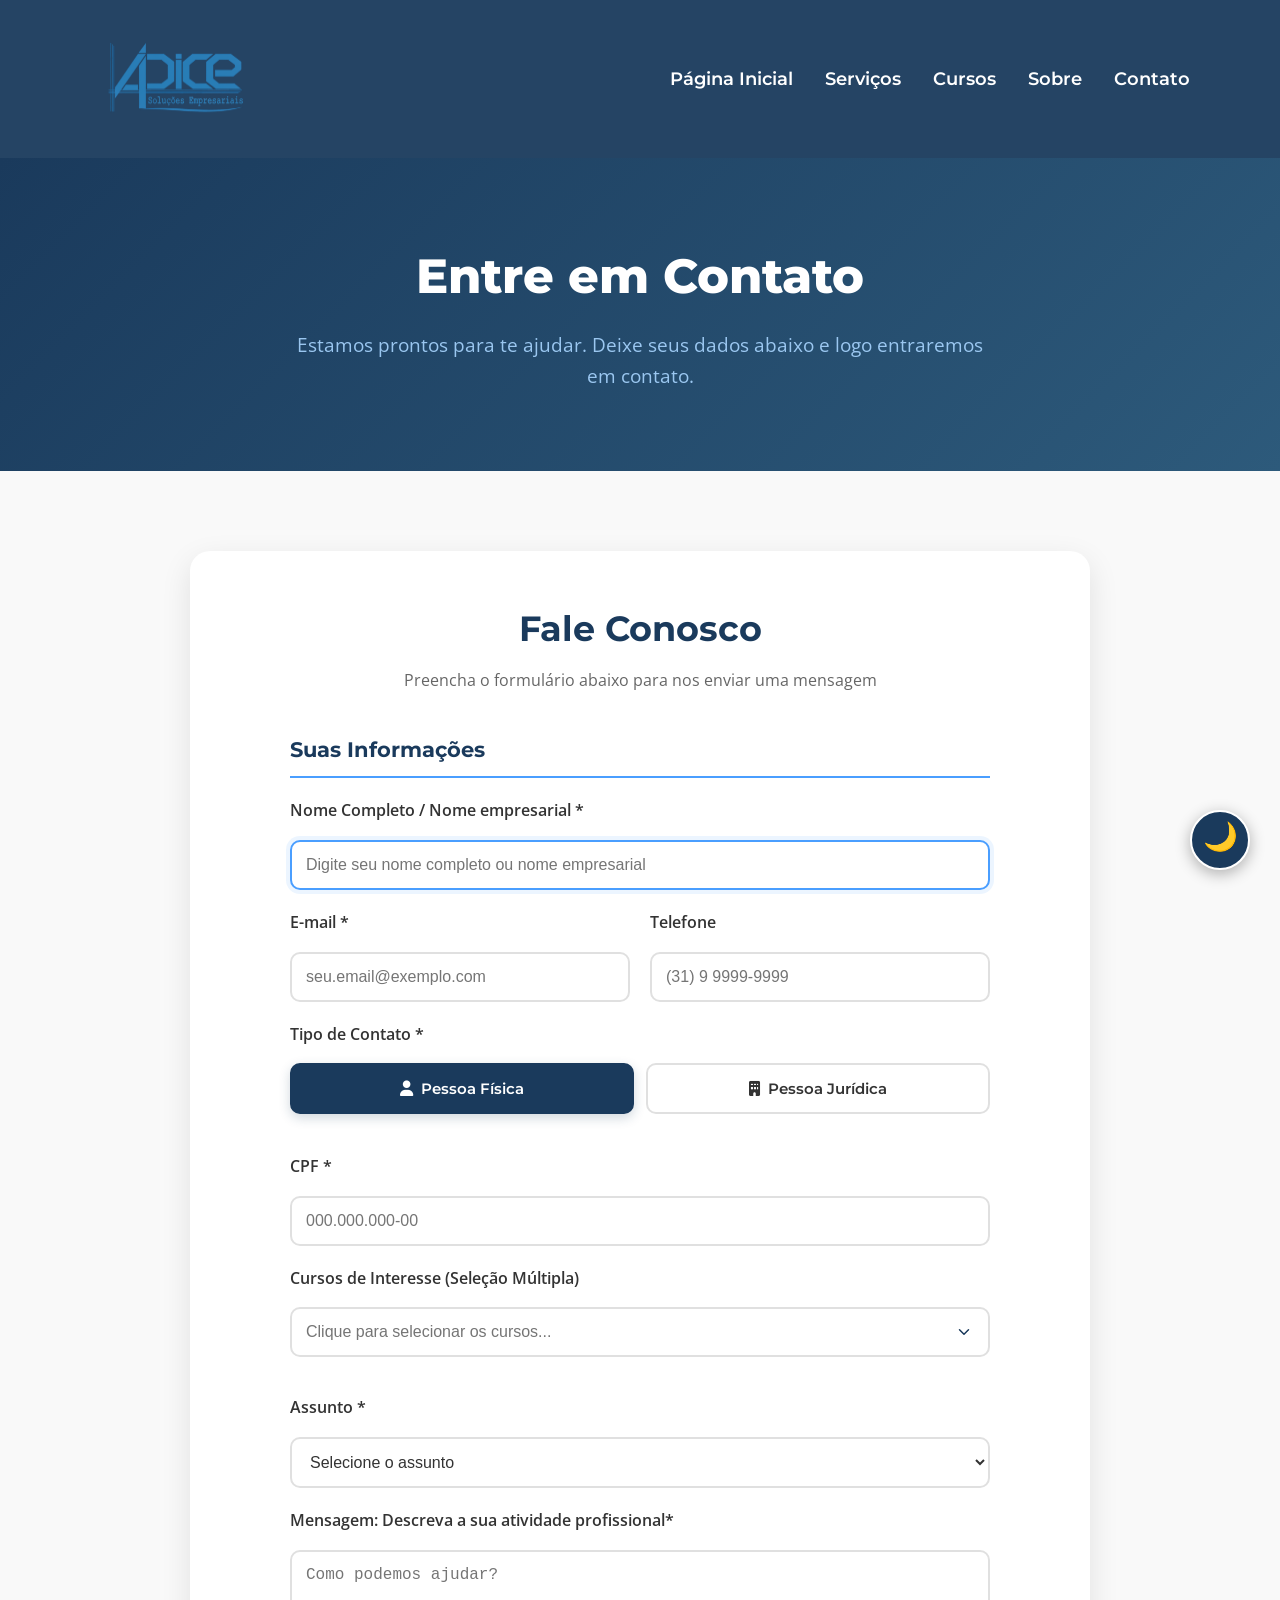
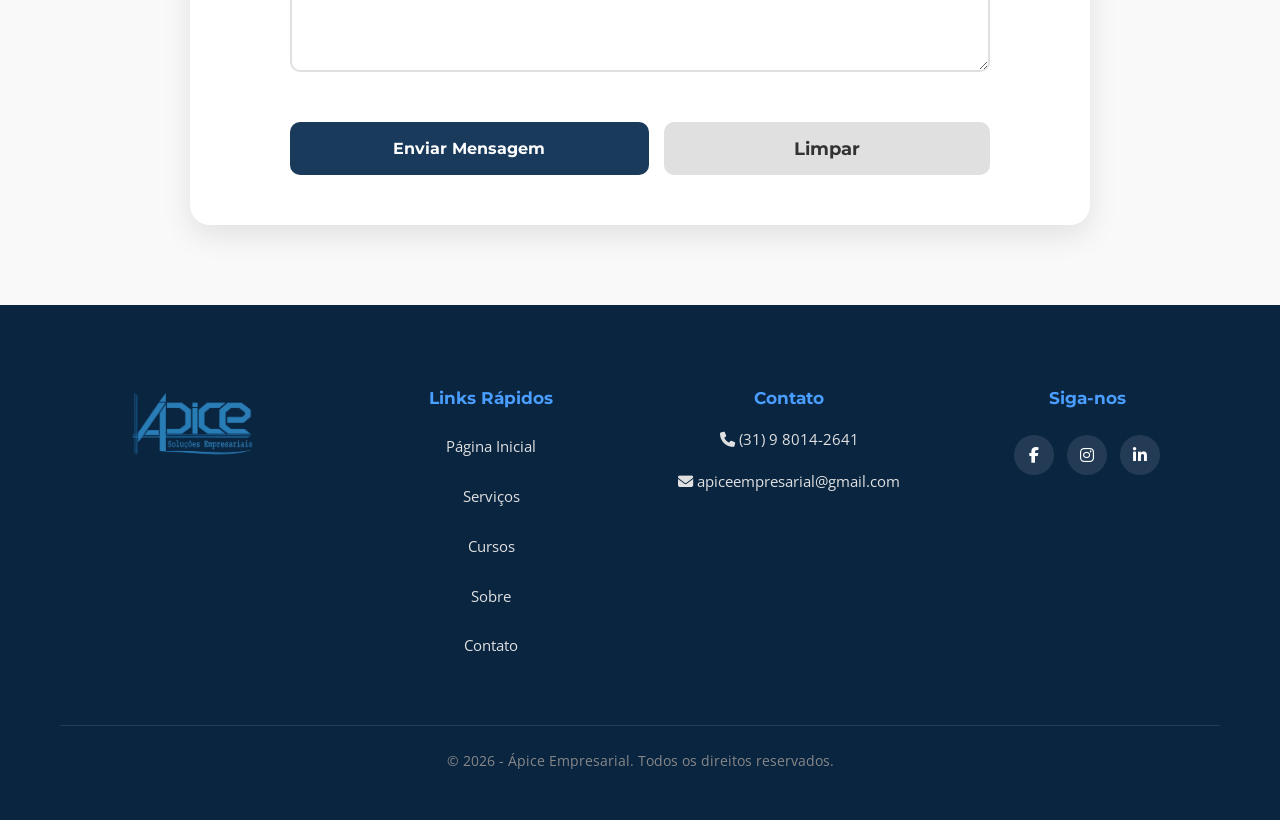
==== Apice-Empresarial/contato.html @ ea5d079e "ApiceSite" ====
<!DOCTYPE html>
<html lang="pt-BR">

<head>
    <meta charset="UTF-8">
    <meta name="viewport" content="width=device-width, initial-scale=1.0">
    <meta name="description"
        content="Entre em contato com a Ápice Soluções Empresariais para solicitar orçamento, suporte ou tirar dúvidas.">
    <title>Contato - Ápice Empresarial</title>

    <!-- Fontes -->
    <link rel="preconnect" href="https://fonts.googleapis.com">
    <link rel="preconnect" href="https://fonts.gstatic.com" crossorigin>
    <link
        href="https://fonts.googleapis.com/css2?family=Montserrat:wght@400;600;700;800&family=Open+Sans:wght@400;600&display=swap"
        rel="stylesheet">

    <!-- Font Awesome para os ícones -->
    <link rel="stylesheet" href="https://cdnjs.cloudflare.com/ajax/libs/font-awesome/6.4.0/css/all.min.css">

    <!-- CSS Local -->
    <link rel="stylesheet" href="css/styles.css">
    <link rel="stylesheet" href="contato.css">
</head>

<body>
    <!-- Botões Flutuantes -->
    <button class="theme-toggle-btn" id="themeToggle" title="Alternar Modo Claro/Escuro">
        <span id="themeIcon">🌙</span>
    </button>

    <button class="back-to-top-btn" id="backToTopBtn" title="Voltar ao Topo">↑</button>

    <!-- Header -->
    <header class="header">
        <div class="container header-content">
            <!-- Logo -->
            <div class="logo">
                <img src="images/logo-apice.png" alt="Ápice Soluções Empresariais" class="logo-img" loading="lazy">
            </div>

            <!-- Botão Hamburguer -->
            <button class="hamburger" id="hamburger" aria-label="Abrir Menu" aria-expanded="false">
                <span></span>
                <span></span>
                <span></span>
            </button>

            <!-- Navigation -->
            <nav class="nav" id="navMenu" role="navigation">
                <a href="index.html" class="nav-link">Página Inicial</a>
                <a href="servico.html" class="nav-link">Serviços</a>
                <a href="cursos.html" class="nav-link">Cursos</a>
                <a href="instrutor.html" class="nav-link">Sobre</a>
                <a href="contato.html" class="nav-link active">Contato</a>
            </nav>
        </div>
    </header>

    <!-- Hero Section -->
        <div vw class="enabled">
            <div vw-access-button class="active"></div>
            <div vw-plugin-wrapper>
                <div class="vw-plugin-top-wrapper"></div>
            </div>
        </div>
        <script src="https://vlibras.gov.br/app/vlibras-plugin.js"></script>
        <script>
            function positionVLibrasButton() {
                function applyVLibrasPosition() {
                    const vlibrasButton = document.querySelector('[vw-access-button]') || document.querySelector('.vw-access-button');

                    if (!vlibrasButton) {
                        return false;
                    }

                    vlibrasButton.style.position = 'fixed';
                    vlibrasButton.style.right = window.innerWidth <= 768 ? '20px' : '30px';
                    vlibrasButton.style.bottom = window.innerWidth <= 768 ? '95px' : '110px';
                    vlibrasButton.style.zIndex = '9998';
                    return true;
                }

                if (applyVLibrasPosition()) {
                    window.addEventListener('resize', applyVLibrasPosition);
                    return;
                }

                const intervalId = setInterval(() => {
                    if (applyVLibrasPosition()) {
                        clearInterval(intervalId);
                    }
                }, 300);

                setTimeout(() => clearInterval(intervalId), 10000);
                window.addEventListener('resize', applyVLibrasPosition);
            }

            new window.VLibras.Widget('https://vlibras.gov.br/app');
            positionVLibrasButton();
        </script>

    <section class="hero-page">
        <div class="hero-page-content">
            <h1>Entre em Contato</h1>
            <p>Estamos prontos para te ajudar. Deixe seus dados abaixo e logo entraremos em contato.</p>
        </div>
    </section>

    <!-- Seção de Contato -->
    <section class="cadastro-section">
        <div class="container">
            <div class="cadastro-container">
                <div class="cadastro-form-wrapper">
                    <h2>Fale Conosco</h2>
                    <p class="cadastro-subtitle">Preencha o formulário abaixo para nos enviar uma mensagem</p>
                    
                    <form id="contatoForm" class="cadastro-form">
                        <fieldset class="form-section">
                            <legend>Suas Informações</legend>
                        
                            <div class="form-group">
                                <label for="nome">Nome Completo / Nome empresarial *</label>
                                <input type="text" id="nome" name="nome" placeholder="Digite seu nome completo ou nome empresarial"
                                    required>
                            </div>

                            <div class="form-row">
                                <div class="form-group">
                                    <label for="email">E-mail *</label>
                                    <input type="email" id="email" name="email" placeholder="seu.email@exemplo.com"
                                        required>
                                </div>
                                <div class="form-group">
                                    <label for="telefone">Telefone</label>
                                    <input type="tel" id="telefone" name="telefone" placeholder="(31) 9 9999-9999">
                                </div>
                            </div>

                            <!-- SEÇÃO DE TIPO DE PESSOA (FÍSICA OU JURÍDICA) -->
                            <div class="form-group">
                                <label>Tipo de Contato *</label>
                                <div class="toggle-buttons">
                                    <button type="button" class="toggle-btn active" id="tipoPessoaFisica" data-tipo="fisica">
                                        <i class="fas fa-user"></i> Pessoa Física
                                    </button>
                                    <button type="button" class="toggle-btn" id="tipoPessoaJuridica" data-tipo="juridica">
                                        <i class="fas fa-building"></i> Pessoa Jurídica
                                    </button>
                                </div>
                            </div>

                            <!-- CAMPO CPF (VISÍVEL POR PADRÃO) -->
                            <div class="form-row" id="cpfContainer">
                                <div class="form-group">
                                    <label for="cpf">CPF *</label>
                                    <input type="text" id="cpf" name="cpf" placeholder="000.000.000-00" required>
                                </div>
                                <div class="form-group form-group-placeholder" aria-hidden="true">
                                    <label>&nbsp;</label>
                                    <input type="text" disabled>
                                </div>
                            </div>

                            <!-- CAMPO CNPJ (OCULTO POR PADRÃO) -->
                            <div class="form-row" id="cnpjContainer">
                                <div class="form-group">
                                    <label for="cnpj">CNPJ *</label>
                                    <input type="text" id="cnpj" name="cnpj" placeholder="00.000.000/0000-00">
                                </div>
                                <div class="form-group form-group-placeholder" aria-hidden="true">
                                    <label>&nbsp;</label>
                                    <input type="text" disabled>
                                </div>
                            </div>

                            <!-- SEÇÃO DE CURSOS -->
                            <div class="form-group">
                                <label for="curso">Cursos de Interesse (Seleção Múltipla)</label>
                                <div class="custom-select-container">
                                    <input type="text" id="curso" name="curso"
                                        placeholder="Clique para selecionar os cursos..." autocomplete="off" readonly>
                                    <div id="coursesDropdown" class="courses-dropdown">
                                        <div class="course-option" data-price="250">CIP + A – Segurança</div>
                                        <div class="course-option" data-price="300">NR10 – Segurança Elétrica</div>
                                        <div class="course-option" data-price="350">Operador de Empilhadeira (NR11)</div>
                                        <div class="course-option" data-price="400">Multiplicador Instrutor</div>
                                        <div class="course-option" data-price="200">Direção Defensiva</div>
                                        <div class="course-option" data-price="280">NR12 – Segurança em Máquinas</div>
                                        <div class="course-option" data-price="220">Brigada de Incêndio</div>
                                        <div class="course-option" data-price="320">Transpaleteira Elétrica</div>
                                        <div class="course-option" data-price="380">NR33 (Espaço Confinado)</div>
                                        <div class="course-option" data-price="380">NR35 (Trabalho em Altura)</div>
                                        <div class="course-option" data-price="150">EPI e EPC – Proteção</div>
                                        <div class="course-option" data-price="450">PETM – PTA</div>
                                        <div class="course-option" data-price="290">NR18 – Construção Civil</div>
                                    </div>
                                </div>
                                <div id="selectedCoursesContainer" class="selected-courses-tags">
                                </div>
                            </div>

                            <!-- QUADRO DE ORÇAMENTO -->
                            <div id="budgetSummary">
                                <span>Total Estimado: </span>
                                <span id="totalValue">R$ 0,00</span>
                            </div>

                            <div class="form-group">
                                <label for="assunto">Assunto *</label>
                                <select id="assunto" name="assunto" required>
                                    <option value="" disabled selected>Selecione o assunto</option>
                                    <option value="duvidas">Dúvidas Gerais</option>
                                    <option value="orcamento">Solicitar Orçamento</option>
                                    <option value="suporte">Sobre os Livros</option>
                                </select>
                            </div>

                            <div class="form-group">
                                <label for="mensagem">Mensagem: Descreva a sua atividade profissional*</label>
                                <textarea id="mensagem" name="mensagem" placeholder="Como podemos ajudar?" rows="5"
                                    required></textarea>
                            </div>
                        </fieldset>

                        <div class="form-buttons">
                            <button type="submit" class="btn btn-primary">Enviar Mensagem</button>
                            <button type="reset" class="btn btn-secondary" id="clearBtn">Limpar</button>
                        </div>
                    </form>


                    <div id="successMessage" class="success-message">
                        <i class="fas fa-check-circle"></i> Mensagem enviada com sucesso! Redirecionando...
                    </div>
                </div> <!-- fecha cadastro-form-wrapper -->
            </div> <!-- fecha cadastro-container -->
        </div> <!-- fecha container -->
    </section> <!-- fecha cadastro-section -->

    <footer class="footer" role="contentinfo">
        <div class="container">
            <div class="footer-content">
                <div class="footer-column">
                    <img src="images/logo-apice.png" alt="Ápice Soluções Empresariais" class="footer-logo-img" loading="lazy">
                </div>
                <div class="footer-column">
                    <h3>Links Rápidos</h3>
                    <ul class="footer-links" role="list">
                        <li><a href="index.html">Página Inicial</a></li>
                        <li><a href="servico.html">Serviços</a></li>
                        <li><a href="cursos.html">Cursos</a></li>
                        <li><a href="instrutor.html">Sobre</a></li>
                        <li><a href="contato.html">Contato</a></li>
                    </ul>
                </div>
                <div class="footer-column">
                    <h3>Contato</h3>
                    <div class="footer-contact">
                        <span><i class="fas fa-phone" aria-hidden="true"></i> (31) 9 8014-2641</span>
                        <span><i class="fas fa-envelope" aria-hidden="true"></i> apiceempresarial@gmail.com</span>
                    </div>
                </div>
                <div class="footer-column">
                    <h3>Siga-nos</h3>
                    <div class="footer-social">
                        <a href="https://facebook.com/wemersonnunescosta" aria-label="Facebook da Ápice Empresarial" rel="noopener" target="_blank"><i class="fab fa-facebook-f" aria-hidden="true"></i></a>
                        <a href="https://instagram.com/wemersonnunescosta" aria-label="Instagram da Ápice Empresarial" rel="noopener" target="_blank"><i class="fab fa-instagram" aria-hidden="true"></i></a>
                        <a href="https://linkedin.com/in/wemersonnunescosta" aria-label="LinkedIn da Ápice Empresarial" rel="noopener" target="_blank"><i class="fab fa-linkedin-in" aria-hidden="true"></i></a>
                    </div>
                </div>
            </div>
            <div class="footer-bottom">
                <p>© 2026 - Ápice Empresarial. Todos os direitos reservados.</p>
            </div>
        </div>
    </footer>

    <script src="contato.js"></script>
</body>

</html>
---- Apice-Empresarial/css/styles.css ----
/* ============================================
   RESET & BASE STYLES (DESKTOP FIRST)
   ============================================ */

* {
    margin: 0;
    padding: 0;
    box-sizing: border-box;
}

html {
    scroll-behavior: smooth;
}

body {
    font-family: 'Open Sans', sans-serif;
    color: #1a1a1a;
    background-color: #ffffff;
    line-height: 1.6;
}

h1,
h2,
h3,
h4,
h5,
h6 {
    font-family: 'Montserrat', sans-serif;
    font-weight: 700;
    text-align: center;
}

.h41 {
    text-align: left;
}

/* ============================================
   UTILITIES
   ============================================ */

.text-center {
    text-align: center;
}

.mt-2 {
    margin-top: 2rem;
}

.mb-2 {
    margin-bottom: 2rem;
}

.gap-2 {
    gap: 2rem;
}

/* ============================================
   CONTAINER & LAYOUT
   ============================================ */

.container {
    width: 100%;
    max-width: 1280px;
    margin: 0 auto;
    padding: 0 2rem;
}

/* ============================================
   HEADER & NAVIGATION
   ============================================ */

.header {
    position: absolute;
    top: 0;
    left: 0;
    right: 0;
    z-index: 100;
    padding: 0;
    background: transparent;
}

body:has(.hero-page) .header {
    position: static !important;
    background: rgba(26, 58, 92, 0.95) !important;
    box-shadow: 0 2px 10px rgba(0, 0, 0, 0.1) !important;
    padding: 18px 0; /* aumenta a faixa azul atrás da logo */
} 

.header-content {
    display: flex;
    align-items: center;
    justify-content: space-between;
}

.logo {
    display: flex;
    align-items: center;
    cursor: pointer;
    height: auto;
}

.logo-img {
    height: 90px;
    width: auto;
    object-fit: contain;
    transition: opacity 0.3s ease;
}

.logo-img:hover {
    opacity: 0.8;
}

.nav {
    display: flex;
    align-items: center;
    gap: 2rem;
}

@media (max-width: 600px) {
    .logo-img {
        height: 44px;
    }
}

.nav-link {
    color: #1a3a5c;
    text-decoration: none;
    font-weight: 600;
    transition: color 0.3s ease;
    font-size: 1rem;
}

.nav-link:hover {
    color: #a8d5ff;
}

.nav-btn {
    background-color: #3b7fb5;
    color: #ffffff;
    padding: 0.75rem 1.5rem;
    border-radius: 50px;
    text-decoration: none;
    font-weight: 600;
    transition: background-color 0.3s ease;
    border: none;
    cursor: pointer;
}

.nav-btn:hover {
    background-color: #2d5a7b;
}



/* Header - Menu Branco (Correções Específicas) */
.header .nav-link {
    color: #ffffff;
}

.header .nav-link:hover {
    color: #a8d5ff;
}

.header .nav-btn {
    background-color: transparent;
    color: #ffffff;
    border: 2px solid #ffffff;
}

.header .nav-btn:hover {
    background-color: #ffffff;
    color: #1a3a5c;
}

body:has(.hero-page) .header .nav-link {
    color: #ffffff;
    padding: 1.25rem 0; /* maior área clicável */
    font-size: 1.1rem;
} 

body:has(.hero-page) .header .nav-link:hover {
    color: #a8d5ff;
}

body:has(.hero-page) .header .nav-btn {
    background-color: transparent;
    color: #ffffff;
    border: 2px solid #ffffff;
}

body:has(.hero-page) .header .nav-btn:hover {
    background-color: #ffffff;
    color: #1a3a5c;
}

/* ============================================
   BUTTONS
   ============================================ */

.btn {
    padding: 0.75rem 2rem;
    border: none;
    border-radius: 0.5rem;
    font-size: 1rem;
    font-weight: 600;
    cursor: pointer;
    transition: all 0.3s ease;
    font-family: 'Montserrat', sans-serif;
    text-decoration: none;
}

.btn-primary {
    background-color: #3b7fb5;
    color: #ffffff;
}

.btn-primary:hover {
    background-color: #2d5a7b;
    transform: translateY(-2px);
    box-shadow: 0 10px 25px rgba(59, 127, 181, 0.3);
}

.btn-outline {
    background-color: transparent;
    color: #99cefa;
    border: 2px solid #99cefa;
}

.btn-outline:hover {
    background-color: #3b7fb5;
    color: #ffffff;
}

.btn-small {
    padding: 0.5rem 1.5rem;
    font-size: 0.85rem;
    background-color: #3b7fb5;
    color: white;
}

/* ============================================
   ACCESSIBILITY WIDGET
   ============================================ */

div[vw-access-button] {
    position: fixed !important;
    right: 30px !important;
    bottom: 110px !important;
    z-index: 9998 !important;
}

@media (max-width: 768px) {
    div[vw-access-button] {
        right: 20px !important;
        bottom: 95px !important;
    }
}

/* ============================================
   HERO SECTION (HOME)
   ============================================ */

.hero {
    position: relative;
    min-height: 100vh;
    display: flex;
    align-items: center;
    overflow: hidden;
    padding-top: 6rem;
}

.carousel {
    position: absolute;
    top: 0;
    left: 0;
    width: 100%;
    height: 100%;
    z-index: 0;
}

.hero-bg {
    position: absolute;
    top: 0;
    left: 0;
    width: 100%;
    height: 100%;
    object-fit: cover;
    z-index: 0;
    opacity: 0;
    transition: opacity 0.8s ease-in-out;
}

.hero-bg.active {
    opacity: 1;
}

.hero-overlay {
    position: absolute;
    top: 0;
    left: 0;
    width: 100%;
    height: 100%;
    background: linear-gradient(to right, rgba(26, 58, 92, 0.9), rgba(26, 58, 92, 0.7), transparent);
    z-index: 1;
}

.hero-content {
    position: relative;
    z-index: 10;
    display: flex;
    flex-direction: column;
    justify-content: center;
    min-height: calc(100vh - 6rem);
}

.hero-text {
    max-width: 50%;
    color: #ffffff;
    animation: fadeInUp 0.8s ease;
    
}

.hero-title {
    font-size: 3.5rem;
    line-height: 1.2;
    margin-bottom: 1.5rem;
    font-weight: 800;
}

.hero-subtitle {
    font-size: 1.1rem;
    color: #a8d5ff;
    margin-bottom: 2rem;
    font-weight: 300;
    line-height: 1.8;
}

.hero .btn-primary {
    width: fit-content;
    padding: 1rem 2.5rem;
    font-size: 1.1rem;
}

/* Slide Indicators */
.slide-indicators {
    position: absolute;
    bottom: 8rem;
    left: 50%;
    transform: translateX(-50%);
    display: flex;
    gap: 0.75rem;
    z-index: 20;
}

.indicator {
    width: 0.75rem;
    height: 0.75rem;
    border-radius: 50%;
    background-color: #ffffff;
    opacity: 0.5;
    transition: opacity 0.3s ease;
    cursor: pointer;
}

.indicator:hover {
    opacity: 0.75;
}

.indicator.active {
    opacity: 1;
}

.divider-line {
    position: absolute;
    bottom: 0;
    left: 0;
    right: 0;
    width: 100%;
    height: 0;
    border-bottom: 1px solid rgba(255, 255, 255, 0.2);
    z-index: 20;
}

/* ============================================
   SEÇÃO DE LOGOS (PARCEIROS)
   ============================================ */

.imagemcolegas-container {
    margin-top: 50px;
    text-align: center;
    width: 100%;
}

.imagemcolegas-container h3 {
    font-size: 1.2rem;
    color: #1a3a5c;
    margin-bottom: 30px;
    text-transform: uppercase;
    letter-spacing: 1px;
}

.imagemcolegas {
    display: flex;
    flex-wrap: wrap;
    justify-content: center;
    align-items: center;
    gap: 40px;
    padding: 20px 0;
}

.imagemcolegas img {
    max-width: 290px;
    height: 160px;
    object-fit: contain;
    filter: grayscale(10%);
    opacity: 1;
    transition: all 0.3s ease;
}

.imagemcolegas img:hover {
    filter: grayscale(0%);
    opacity: 1;
    transform: translateY(-5px);
}

/* ============================================
   WHY CHOOSE US SECTION
   ============================================ */

.why-choose {
    background: linear-gradient(180deg, #1a3a5c 0%, #2d5a7b 100%);
    padding: 5rem 0;
    position: relative;
    overflow: hidden;
    color: #ffffff;
}

.section-header {
    text-align: center;
    margin-bottom: 4rem;
}

.section-header h2 {
    font-size: 2.5rem;
    margin-bottom: 1rem;
    color: #ffffff;
}

#section-header-color h2 {
    color: rgb(4, 14, 68);
}

#section-header-color P {
    color: #115396;
}

.section-header p {
    font-size: 1.1rem;
    color: #a8d5ff;
    max-width: 600px;
    margin: 0 auto;
}

.cards-grid {
    display: grid;
    grid-template-columns: repeat(auto-fit, minmax(300px, 1fr));
    gap: 2rem;
    margin-bottom: 3rem;
}

.service-card {
    background: rgba(255, 255, 255, 0.05);
    backdrop-filter: blur(10px);
    border: 1px solid rgba(255, 255, 255, 0.3);
    border-radius: 1rem;
    padding: 2rem;
    text-align: center;
    transition: all 0.3s ease;
}

.service-card:hover {
    background: rgba(255, 255, 255, 0.1);
    transform: translateY(-10px);
}

.card-icon {
    width: 5rem;
    height: 5rem;
    margin: 0 auto 1.5rem;
    background: rgba(59, 127, 181, 0.2);
    border-radius: 50%;
    display: flex;
    align-items: center;
    justify-content: center;
    padding: 1rem;
}

.card-icon img {
    width: 100%;
    height: 100%;
    object-fit: contain;
}

.service-card h3 {
    font-size: 1.5rem;
    margin-bottom: 1rem;
    color: #ffffff;
}

.service-card p {
    font-size: 0.95rem;
    color: #f4f6f8d2;
    margin-bottom: 1.5rem;
    line-height: 1.6;
}

.service-card .btn-outline {
    width: 100%;
}

.cta-center {
    text-align: center;
    margin-top: 2rem;
}

.cta-center .btn-primary {
    padding: 1rem 2.5rem;
    font-size: 1.1rem;
}

/* ============================================
   ABOUT SECTION
   ============================================ */

.about {
    background-color: #ffffff;
    padding: 5rem 0;
    position: relative;
}

.about-content {
    display: grid;
    grid-template-columns: 1fr 1fr;
    gap: 3rem;
    align-items: center;
}

.about-text h2 {
    font-size: 2.5rem;
    color: #1a3a5c;
    margin-bottom: 1.5rem;
}

.about-text p {
    font-size: 1.1rem;
    color: #555555;
    margin-bottom: 2rem;
    line-height: 1.8;
}

.about-text .btn-primary {
    padding: 1rem 2.5rem;
    font-size: 1rem;
}

.about-image {
    position: relative;
}

.about-image::before {
    content: '';
    position: absolute;
    inset: -1rem;
    background: radial-gradient(circle, rgba(59, 127, 181, 0.2), transparent);
    border-radius: 50%;
    filter: blur(3rem);
    z-index: 0;
}

.about-image img {
    position: relative;
    z-index: 1;
    width: 100%;
    border-radius: 1.5rem;
    box-shadow: 0 20px 40px rgba(26, 58, 92, 0.15);
    object-fit: cover;
    height: 400px;
}

/* ============================================
   SOBRE A EMPRESA
   ============================================ */

.sobre-empresa {
    background: #ffffff;
    padding: 80px 0;
    color: #1a1a1a;
}

.sobre-content {
    display: grid;
    grid-template-columns: 1.2fr 1fr;
    gap: 40px;
    align-items: center;
}

.sobre-texto h2 {
    font-size: 32px;
    font-weight: 800;
    color: #1a3a5c;
    margin-bottom: 10px;
}

.sobre-texto h3 {
    font-size: 18px;
    font-weight: 600;
    color: #555;
    margin-bottom: 30px;
}

.sobre-bloco {
    margin-bottom: 25px;
}

.sobre-bloco h4 {
    font-size: 18px;
    font-weight: 700;
    color: #1a3a5c;
    margin-bottom: 8px;
}

.sobre-bloco p {
    font-size: 15px;
    line-height: 1.7;
    color: #333;
}

.sobre-bloco ul {
    padding-left: 18px;
}

.sobre-bloco li {
    font-size: 15px;
    line-height: 1.6;
    color: #333;
}

.sobre-midia img,
.sobre-midia iframe {
    width: 100%;
    border-radius: 12px;
    box-shadow: 0 12px 30px rgba(0, 0, 0, 0.15);
}

/* ============================================
   CURSOS PAGE
   ============================================ */

.hero-page {
    background: linear-gradient(135deg, #1a3a5c 0%, #2d5a7b 100%);
    padding: 1.5rem 0;
    text-align: center;
    color: #ffffff;
    margin-top: 0;
}

.hero-page-content h1 {
    font-size: 2.2rem;
    margin-bottom: 0.5;
    color: #ffffff;
}

.hero-page-content p {
    font-size: 1rem;
    color: #a8d5ff;
}

.cursos-section {
    padding: 5rem 0;
    background-color: #ffffff;
}

.cursos-grid {
    display: grid;
    grid-template-columns: repeat(auto-fill, minmax(320px, 1fr));
    gap: 2rem;
    margin-top: 3rem;
}

.curso-card {
    background: #ffffff;
    border: 1px solid #e0e0e0;
    border-radius: 1rem;
    padding: 0;
    transition: all 0.3s ease;
    display: flex;
    flex-direction: column;
    height: 100%;
    box-shadow: 5px 5px 6px rgba(0, 0, 0, 0.1);
    overflow: hidden;
}

.curso-img {
    width: 100%;
    height: 200px;
    object-fit: cover;
    display: block;
}

.curso-card:hover {
    border-color: #3b7fb5;
    box-shadow: 0 10px 30px rgba(59, 127, 181, 0.15);
    transform: translateY(-5px);
}

.curso-header {
    display: flex;
    justify-content: space-between;
    align-items: flex-start;
    margin-bottom: 1rem;
    gap: 1rem;
    padding: 1.5rem 2rem 0 2rem;
}

.curso-header h3 {
    font-size: 1.3rem;
    color: #1a3a5c;
    margin: 0;
    flex: 1;
}

.curso-badge {
    background: linear-gradient(135deg, #3b7fb5, #2d5a7b);
    color: #ffffff;
    padding: 0.4rem 0.8rem;
    border-radius: 50px;
    font-size: 0.75rem;
    font-weight: 600;
    white-space: nowrap;
    text-transform: uppercase;
    letter-spacing: 0.5px;
}

.curso-descricao {
    color: #555555;
    font-size: 0.95rem;
    line-height: 1.6;
    margin-bottom: 1.5rem;
    flex-grow: 1;
    padding: 0 2rem;
}

.curso-footer {
    display: flex;
    justify-content: space-between;
    align-items: center;
    padding: 1rem 2rem;
    border-top: 1px solid #e0e0e0;
}

.curso-duracao {
    color: #3b7fb5;
    font-weight: 600;
    font-size: 0.9rem;
}

.cta-section {
    background: linear-gradient(135deg, #1a3a5c 0%, #2d5a7b 100%);
    padding: 4rem 0;
    text-align: center;
    color: #ffffff;
}

.cta-section h2 {
    font-size: 2.5rem;
    margin-bottom: 1rem;
    color: #ffffff;
}

.cta-section p {
    font-size: 1.1rem;
    color: #a8d5ff;
    margin-bottom: 2rem;
}

/* ============================================
   INSTRUTOR PAGE
   ============================================ */

.instrutor-section {
    padding: 5rem 0;
    background-color: #ffffff;
}

.instrutor-container {
    display: grid;
    grid-template-columns: 1fr 1.5fr;
    gap: 4rem;
    align-items: start;
}

.instrutor-foto-area {
    display: flex;
    flex-direction: column;
    align-items: center;
    gap: 1rem;
}

.foto-container {
    position: relative;
    width: 100%;
    max-width: 400px;
    aspect-ratio: 1;
    border-radius: 1.5rem;
    overflow: hidden;
    box-shadow: 0 20px 40px rgba(26, 58, 92, 0.15);
    cursor: pointer;
    background: #f5f5f5;
}

.foto-instrutor {
    width: 100%;
    height: 100%;
    object-fit: cover;
    transition: transform 0.3s ease;
}

.foto-container:hover .foto-instrutor {
    transform: scale(1.05);
}

.upload-overlay {
    position: absolute;
    inset: 0;
    background: rgba(26, 58, 92, 0.8);
    display: flex;
    align-items: center;
    justify-content: center;
    opacity: 0;
    transition: opacity 0.3s ease;
}

.foto-container:hover .upload-overlay {
    opacity: 1;
}

.upload-label {
    display: flex;
    flex-direction: column;
    align-items: center;
    gap: 0.5rem;
    color: #ffffff;
    font-weight: 600;
    cursor: pointer;
    text-align: center;
}

.upload-icon {
    font-size: 2.5rem;
}

.upload-input {
    display: none;
}

.foto-info {
    font-size: 0.9rem;
    color: #888888;
    text-align: center;
    max-width: 300px;
}

.instrutor-info h2 {
    font-size: 2.5rem;
    color: #1a3a5c;
    margin-bottom: 0.5rem;
}

.titulo-profissional {
    font-size: 1.2rem;
    color: #3b7fb5;
    font-weight: 600;
    margin-bottom: 1.5rem;
}

.descricao-principal {
    margin-bottom: 2rem;
}

.descricao-principal p {
    font-size: 1rem;
    color: #555555;
    line-height: 1.8;
    margin-bottom: 1rem;
}

.competencias-section {
    margin-bottom: 2rem;
}

.competencias-section h3 {
    font-size: 1.5rem;
    color: #1a3a5c;
    margin-bottom: 1.5rem;
}

.competencias-grid {
    display: grid;
    grid-template-columns: repeat(auto-fit, minmax(280px, 1fr));
    gap: 1.5rem;
}

.competencia-item {
    background: #f9f9f9;
    border-left: 4px solid #3b7fb5;
    padding: 1.5rem;
    border-radius: 0.5rem;
    transition: all 0.3s ease;
}

.competencia-item:hover {
    box-shadow: 0 5px 15px rgba(59, 127, 181, 0.1);
    transform: translateY(-2px);
}

.competencia-item h4 {
    font-size: 1.1rem;
    color: #1a3a5c;
    margin-bottom: 1rem;
}

.competencia-item ul {
    list-style: none;
    display: flex;
    flex-direction: column;
    gap: 0.5rem;
}

.competencia-item li {
    font-size: 0.95rem;
    color: #555555;
    line-height: 1.5;
}

.competencia-item li::before {
    content: "✓ ";
    color: #3b7fb5;
    font-weight: 600;
    margin-right: 0.5rem;
}

.instrutor-cta {
    background: linear-gradient(135deg, #1a3a5c 0%, #2d5a7b 100%);
    padding: 2rem;
    border-radius: 1rem;
    color: #ffffff;
    text-align: center;
    margin-top: 2rem;
}

.instrutor-cta p {
    font-size: 1.1rem;
    margin-bottom: 1.5rem;
    color: #a8d5ff;
}

.foto-instrutor[src*="placeholder"] {
    background: linear-gradient(135deg, #e0e0e0 0%, #f5f5f5 100%);
    display: flex;
    align-items: center;
    justify-content: center;
    font-size: 3rem;
    color: #999999;
}

.instrutor-destaque {
    background: linear-gradient(135deg, #e8f0f7 0%, #f5f9fc 100%);
    padding: 4rem 0;
    text-align: center;
    border-top: 1px solid rgba(59, 127, 181, 0.2);
    border-bottom: 1px solid rgba(59, 127, 181, 0.2);
}

.instrutor-destaque h2 {
    font-size: 2.2rem;
    color: #1a3a5c;
    margin-bottom: 1rem;
}

.instrutor-destaque p {
    font-size: 1.1rem;
    color: #555555;
    margin-bottom: 2rem;
}

.instrutor-destaque .btn-primary {
    padding: 1rem 2.5rem;
    font-size: 1rem;
}

/* ============================================
   LIVROS
   ============================================ */

.livro-container {
    display: flex;
    align-items: center;
    gap: 15px;
    max-width: 5000px;
    margin: 20px auto;
    padding: 15px;
    border: 1px solid #ddd;
    border-radius: 8px;
    background-color: #f9f9f9;
    font-family: Arial, sans-serif;
}

.livro-container img {
    width: 120px;
    height: auto;
    border-radius: 4px;
    box-shadow: 0 2px 5px rgba(0, 0, 0, 0.1);
}

.livro-descricao h3 {
    margin: 0 0 8px;
    font-size: 18px;
    color: #333;
}

.livro-descricao p {
    margin: 0;
    font-size: 14px;
    color: #555;
    line-height: 1.4;
}

/* ============================================
   FOOTER COMPLETO (DESKTOP & RESPONSIVO)
   ============================================ */

.footer {
    background-color: #0a2540;
    color: #ffffff;
    padding: 4rem 0 2rem;
}

.footer-content {
    display: grid;
    /* No Desktop: 4 colunas iguais para simetria perfeita */
    grid-template-columns: repeat(4, 1fr);
    gap: 2rem;
    margin-bottom: 3rem;
    align-items: start;
}

.footer-column {
    display: flex;
    flex-direction: column;
    /* Centraliza os itens dentro da coluna */
    align-items: center;
    text-align: center;
}

.footer-column h3 {
    color: #4a9eff;
    font-size: 1.2rem;
    margin-bottom: 1.5rem;
    width: 100%;
}

.footer-links {
    list-style: none;
    display: flex;
    flex-direction: column;
    align-items: center;
    width: 100%;
}

.footer-links li {
    margin-bottom: 0.8rem;
    width: 100%;
}

.footer-links a {
    color: #e0e0e0;
    text-decoration: none;
    transition: color 0.3s;
    display: flex;
    justify-content: center;
    align-items: center;
}

.footer-links a:hover {
    color: #4a9eff;
}

.footer-contact {
    display: flex;
    flex-direction: column;
    align-items: center;
    gap: 8px;
    width: 100%;
}

.footer-contact span {
    display: block;
    text-align: center;
    color: #e0e0e0;
}

.contact-item {
    display: flex;
    align-items: center;
    justify-content: center;
    gap: 10px;
    margin-bottom: 1rem;
    color: #e0e0e0;
    width: 100%;
}

/* Ícones Sociais */
.social-icons,
.footer-social {
    display: flex;
    gap: 15px;
    justify-content: center;
    margin-top: 0.5rem;
}

.social-icons a,
.footer-social a {
    width: 40px;
    height: 40px;
    background: rgba(255, 255, 255, 0.1);
    border-radius: 50%;
    display: flex;
    align-items: center;
    justify-content: center;
    color: white;
    text-decoration: none;
    transition: 0.3s;
}

.social-icons a:hover,
.footer-social a:hover {
    background: #4a9eff;
    transform: translateY(-3px);
}

/* Linha Inferior (Copyright) */
.footer-bottom {
    border-top: 1px solid rgba(255, 255, 255, 0.1);
    padding-top: 2rem;
    text-align: center;
    font-size: 0.9rem;
    color: #888;
}

.footer-logo-img {
    max-width: 200px;
}

/* Mantém o footer no mesmo padrão da Home em tema escuro. */
body.dark-mode .footer,
[data-theme="dark"] .footer {
    background-color: #0f2a44;
}

/* ============================================
   ANIMATIONS
   ============================================ */

@keyframes fadeInUp {
    from {
        opacity: 0;
        transform: translateY(30px);
    }

    to {
        opacity: 1;
        transform: translateY(0);
    }
}

@keyframes slideInLeft {
    from {
        opacity: 0;
        transform: translateX(-30px);
    }

    to {
        opacity: 1;
        transform: translateX(0);
    }
}

/* #####################################################################
   RESPONSIVIDADE UNIFICADA
   ##################################################################### */

/* ============================================
   TABLET (768px a 1023px)
   ============================================ */
/* ============================================
   RESPONSIVIDADE - DESKTOP (1024px+)
   ============================================ */
@media (min-width: 1024px) {

    /* Layout */
    .container {
        max-width: 1400px;
        margin: 0 auto;
        padding: 0 2rem;
    }

    /* Header & Nav */
    .logo-img {
        height: 85px;
    }

    .nav {
        gap: 1.5rem;
        font-size: 1rem;
    }

    .nav-link {
        padding: 0.6rem 0.8rem;
        font-size: 1rem;
    }

    /* Hero Section */
    .hero {
        min-height: 100svh;
        padding-top: 5rem;
    }

    .hero-content {
        min-height: calc(100svh - 5rem);
    }

    .hero-text {
        max-width: 55%;
    }

    .hero-title {
        font-size: 3rem;
        margin-bottom: 1rem;
        text-align: left;
    }

    .hero-subtitle {
        font-size: 1.1rem;
        margin-bottom: 2rem;
        line-height: 1.6;
    }

    .btn-primary, .btn-outline {
        padding: 0.9rem 2.2rem;
        font-size: 1rem;
    }

    .slide-indicators {
        bottom: 6rem;
        gap: 12px;
    }

    /* Services Section */
    .why-choose {
        padding: 4rem 0;
    }

    .section-header {
        margin-bottom: 2.5rem;
    }

    .section-header h2 {
        font-size: 2.5rem;
        margin-bottom: 1rem;
    }

    .section-header p {
        font-size: 1.05rem;
        max-width: 600px;
    }

    .cards-grid {
        grid-template-columns: repeat(3, 1fr);
        gap: 2rem;
        margin-bottom: 3rem;
    }

    .service-card {
        padding: 2rem;
    }

    .service-card h3 {
        font-size: 1.2rem;
        margin-bottom: 0.8rem;
    }

    .service-card p {
        font-size: 1rem;
    }

    .card-icon {
        width: 70px;
        height: 70px;
        margin-bottom: 1.2rem;
    }

    /* About Section */
    .about {
        padding: 4rem 0;
    }

    .about-content {
        grid-template-columns: 1fr 1fr;
        gap: 3rem;
        align-items: center;
    }

    .about-text h2 {
        font-size: 2.3rem;
        margin-bottom: 1.2rem;
    }

    .about-text p {
        font-size: 1rem;
        margin-bottom: 1.2rem;
        line-height: 1.7;
    }

    .about-image {
        text-align: right;
    }

    .about-image img {
        height: 350px;
        max-width: 100%;
    }

    /* Página Hero (Cursos, Instrutor) */
    .hero-page {
        padding: 3rem 0 2rem;
    }

    .hero-page-content h1 {
        font-size: 2.5rem;
        margin-bottom: 0.8rem;
    }

    .hero-page-content p {
        font-size: 1.1rem;
        line-height: 1.6;
    }

    /* Cursos */
    .cursos-section {
        padding: 4rem 0;
    }

    .cursos-grid {
        grid-template-columns: repeat(3, 1fr);
        gap: 2rem;
        margin-top: 2rem;
    }

    .curso-card {
        padding: 0;
    }

    .curso-header {
        flex-direction: row;
        justify-content: space-between;
        align-items: flex-start;
        margin-bottom: 1.2rem;
        padding: 1.5rem 2rem 0 2rem;
    }

    .curso-header h3 {
        font-size: 1.2rem;
        flex: 1;
    }

    .curso-descricao {
        font-size: 0.95rem;
        margin-bottom: 1.2rem;
        line-height: 1.6;
    }

    .cta-section {
        padding: 3rem;
        margin-top: 2rem;
    }

    .cta-section h2 {
        font-size: 2rem;
        margin-bottom: 1rem;
    }

    .cta-section p {
        font-size: 1rem;
        margin-bottom: 1.5rem;
    }

    /* Instrutor */
    .instrutor-section {
        padding: 4rem 0;
    }

    .instrutor-grid {
        grid-template-columns: 1fr 1fr;
        gap: 3rem;
        align-items: center;
    }

    .instrutor-container {
        grid-template-columns: 1fr 1fr;
        gap: 3rem;
        align-items: flex-start;
    }

    .instrutor-img {
        height: 400px;
    }

    .instrutor-info h2 {
        font-size: 2.2rem;
        margin-bottom: 0.8rem;
    }

    .titulo-profissional {
        font-size: 1rem;
        margin-bottom: 1.5rem;
    }

    .descricao-principal p {
        font-size: 1rem;
        line-height: 1.7;
        margin-bottom: 0.8rem;
    }

    .competencias-section h3 {
        font-size: 1.3rem;
        margin-bottom: 1rem;
    }

    .competencias-grid {
        grid-template-columns: repeat(2, 1fr);
        gap: 1.5rem;
    }

    .competencia-item {
        padding: 1.5rem;
    }

    .competencia-item h4 {
        font-size: 1.05rem;
        margin-bottom: 0.6rem;
    }

    .competencia-item li {
        font-size: 0.95rem;
        line-height: 1.5;
    }

    .instrutor-cta {
        padding: 2rem;
        margin-top: 1.5rem;
    }

    .instrutor-cta p {
        font-size: 1rem;
    }

    .instrutor-destaque {
        padding: 4rem 0;
    }

    .instrutor-destaque h2 {
        font-size: 2rem;
        margin-bottom: 1rem;
    }

    .instrutor-destaque p {
        font-size: 1rem;
        margin-bottom: 1.5rem;
        line-height: 1.6;
    }

    .instrutor-destaque .btn-primary {
        padding: 0.9rem 2rem;
        font-size: 1rem;
    }

    /* Forms */
    form {
        max-width: 700px;
        margin: 0 auto;
    }

    .form-group {
        margin-bottom: 1.5rem;
    }

    .form-group label {
        font-size: 1rem;
        margin-bottom: 0.5rem;
    }

    input, textarea, select {
        padding: 0.75rem;
        font-size: 1rem;
    }

    button[type="submit"] {
        padding: 0.9rem 2rem;
        font-size: 1rem;
    }

    /* Footer */
    .footer {
        padding: 3rem 0 1.5rem;
    }

    .footer-content {
        grid-template-columns: repeat(4, 1fr);
        gap: 2rem;
        margin-top: 2rem;
    }

    .footer-column {
        text-align: center;
    }

    .footer-column h3 {
        font-size: 1.05rem;
        margin-bottom: 1rem;
    }

    .footer-logo-img {
        height: 80px;
        max-width: 200px;
        margin: 0 auto 1rem;
    }

    .footer-links a {
        font-size: 0.95rem;
        padding: 0.4rem 0;
    }

    .footer-contact span {
        font-size: 0.95rem;
        margin-bottom: 0.6rem;
        display: block;
    }

    .footer-social {
        gap: 0.8rem;
        justify-content: center;
    }

    .footer-social a {
        width: 40px;
        height: 40px;
        font-size: 1rem;
    }

    .footer-bottom {
        font-size: 0.85rem;
        padding: 1.5rem 0;
    }

    /* Images */
    .imagemcolegas {
        gap: 30px;
        flex-wrap: wrap;
    }

    .imagemcolegas img {
        max-width: 220px;
        height: 130px;
    }

    /* Dividers */
    .divider-line {
        margin: 2rem 0;
    }
}

/* ============================================
   RESPONSIVIDADE - TABLET (768px to 1023px)
   ============================================ */
@media (min-width: 768px) and (max-width: 1023px) {

    /* Layout */
    .container {
        padding: 0 1.5rem;
    }

    /* Header & Nav */
    .logo-img {
        height: 70px;
    }

    .nav {
        gap: 1rem;
        font-size: 0.9rem;
    }

    .nav-link {
        font-size: 0.9rem;
        padding: 0.5rem 0.6rem;
    }

    /* Hero */
    .hero {
        min-height: 100svh;
        padding-top: 4rem;
    }

    .hero-content {
        min-height: calc(100svh - 4rem);
    }

    .hero-text {
        max-width: 75%;
        text-align: left;
    }

    .hero-title {
        font-size: 2.2rem;
        line-height: 1.3;
        text-align: left;
    }

    .hero-subtitle {
        text-align: left;
    }

    .hero-subtitle {
        font-size: 1rem;
        margin-bottom: 1.5rem;
    }

    .btn-primary, .btn-outline {
        padding: 0.75rem 1.8rem;
        font-size: 0.95rem;
    }

    /* Services Section */
    .section-header h2 {
        font-size: 2rem;
    }

    .section-header p {
        font-size: 1rem;
    }

    .cards-grid {
        grid-template-columns: repeat(2, 1fr);
        gap: 1.5rem;
    }

    .cards-grid .service-card:last-child {
        grid-column: 1 / -1;
        max-width: calc(50% - 0.75rem);
        justify-self: center;
    }

    .service-card {
        padding: 1.5rem;
    }

    /* About Section */
    .about-content {
        grid-template-columns: 1fr 1fr;
        gap: 2rem;
    }

    .about-text h2 {
        font-size: 1.8rem;
    }

    .about-text p {
        font-size: 0.95rem;
    }

    .about-image img {
        height: 280px;
    }

    /* Cursos */
    .cursos-grid {
        grid-template-columns: repeat(2, 1fr);
        gap: 1.5rem;
    }

    .curso-card {
        padding: 0;
    }

    .curso-header h3 {
        font-size: 1rem;
    }

    /* Instrutor */
    .instrutor-container {
        grid-template-columns: 1fr 1fr;
        gap: 2rem;
    }

    .instrutor-info h2 {
        font-size: 1.7rem;
    }

    .competencias-grid {
        grid-template-columns: repeat(2, 1fr);
        gap: 1rem;
    }

    /* Forms */
    form {
        max-width: 600px;
        margin: 0 auto;
    }

    .form-group {
        margin-bottom: 1.3rem;
    }

    input, textarea, select {
        padding: 0.65rem;
        font-size: 0.95rem;
    }

    /* Footer */
    .footer-content {
        grid-template-columns: repeat(3, 1fr);
        gap: 1.5rem;
    }

    .footer-column {
        text-align: center;
    }

    /* Images */
    .imagemcolegas {
        gap: 20px;
    }

    .imagemcolegas img {
        max-width: 180px;
        height: 110px;
    }
}

/* ============================================
   RESPONSIVIDADE - MOBILE (até 767px)
   ============================================ */
@media (max-width: 767px) {

    /* Layout */
    .container {
        padding: 0 1rem;
    }

    html {
        font-size: 14px;
    }

    /* Header & Nav */
    .logo-img {
        height: 50px;
        width: auto;
    }

    .header-content {
        padding: 0.5rem 0;
    }

    .nav {
        display: none;
        gap: 0.5rem;
    }

    .nav-link {
        font-size: 0.85rem;
        padding: 0.4rem 0.4rem;
    }

    /* Hero Section */
    .hero {
        min-height: 100svh;
        padding-top: 3.5rem;
        justify-content: center;
    }

    .hero-content {
        min-height: calc(100svh - 3.5rem);
    }

    .hero-text {
        max-width: 100%;
        text-align: center;
        padding: 0 0.5rem;
    }

    .hero-title {
        font-size: 1.5rem;
        line-height: 1.2;
        margin-bottom: 0.8rem;
    }

    .hero-subtitle {
        font-size: 0.85rem;
        margin-bottom: 1.2rem;
        line-height: 1.4;
    }

    .btn-primary, .btn-outline {
        padding: 0.6rem 1.2rem;
        font-size: 0.8rem;
        width: 80%;
        max-width: 200px;
    }

    .slide-indicators {
        bottom: 2rem;
        gap: 8px;
    }

    .indicator {
        width: 8px;
        height: 8px;
    }

    /* Services Section */
    .why-choose {
        padding: 1.5rem 0;
    }

    .section-header {
        margin-bottom: 1.5rem;
    }

    .section-header h2 {
        font-size: 1.3rem;
        margin-bottom: 0.8rem;
    }

    .section-header p {
        font-size: 0.85rem;
        line-height: 1.4;
    }

    .cards-grid {
        grid-template-columns: 1fr;
        gap: 1rem;
        margin-bottom: 1rem;
    }

    .service-card {
        padding: 1rem;
    }

    .service-card h3 {
        font-size: 1rem;
        margin-bottom: 0.6rem;
    }

    .service-card p {
        font-size: 0.8rem;
        margin-bottom: 0.8rem;
    }

    .card-icon {
        width: 50px;
        height: 50px;
        margin-bottom: 0.8rem;
    }

    /* About Section */
    .about {
        padding: 1.5rem 0;
    }

    .about-content {
        grid-template-columns: 1fr;
        gap: 1.5rem;
    }

    .about-text h2 {
        font-size: 1.3rem;
        margin-bottom: 0.8rem;
    }

    .about-text p {
        font-size: 0.85rem;
        margin-bottom: 1rem;
        line-height: 1.5;
    }

    .about-text a {
        display: flex;
        justify-content: center;
    }

    .about-text .btn-primary {
        width: auto;
        max-width: none;
        margin: 0 auto;
    }

    .about-image {
        text-align: center;
    }

    .about-image img {
        height: 200px;
        width: 100%;
        object-fit: cover;
    }

    /* Página Hero (Cursos, Instrutor) */
    .hero-page {
        padding: 2rem 0 1rem;
        text-align: center;
    }

    .hero-page-content h1 {
        font-size: 1.3rem;
        margin-bottom: 0.5rem;
    }

    .hero-page-content p {
        font-size: 0.85rem;
        line-height: 1.4;
    }

    /* Cursos */
    .cursos-section {
        padding: 1.5rem 0;
    }

    .cursos-grid {
        grid-template-columns: 1fr;
        gap: 1rem;
        margin-top: 1rem;
    }

    .curso-card {
        padding: 0;
    }

    .curso-header {
        flex-direction: column;
        gap: 0.5rem;
        margin-bottom: 0.8rem;
        padding: 1rem 1.5rem 0 1.5rem;
    }

    .curso-header h3 {
        font-size: 0.95rem;
    }

    .curso-badge {
        font-size: 0.7rem;
        padding: 0.3rem 0.6rem;
    }

    .curso-descricao {
        font-size: 0.8rem;
        margin-bottom: 0.8rem;
        line-height: 1.4;
        padding: 0 1.5rem;
    }

    .cta-section {
        padding: 1.5rem;
        text-align: center;
    }

    .cta-section h2 {
        font-size: 1.2rem;
        margin-bottom: 0.8rem;
    }

    .cta-section p {
        font-size: 0.85rem;
        margin-bottom: 1rem;
    }

    /* Instrutor */
    .instrutor-section {
        padding: 1.5rem 0;
    }

    .instrutor-grid, .instrutor-container {
        grid-template-columns: 1fr;
        gap: 1.5rem;
    }

    .instrutor-img {
        height: 200px;
        object-fit: cover;
    }

    .instrutor-info h2 {
        font-size: 1.2rem;
        margin-bottom: 0.8rem;
    }

    .titulo-profissional {
        font-size: 0.85rem;
        margin-bottom: 0.8rem;
    }

    .descricao-principal p {
        font-size: 0.8rem;
        line-height: 1.4;
        margin-bottom: 0.6rem;
    }

    .competencias-section h3 {
        font-size: 1rem;
        margin-bottom: 0.8rem;
    }

    .competencias-grid {
        grid-template-columns: 1fr;
        gap: 0.8rem;
    }

    .competencia-item {
        padding: 0.8rem;
    }

    .competencia-item h4 {
        font-size: 0.9rem;
        margin-bottom: 0.4rem;
    }

    .competencia-item li {
        font-size: 0.75rem;
        line-height: 1.3;
    }

    /* Forms */
    form {
        max-width: 100%;
    }

    .form-group {
        margin-bottom: 1rem;
    }

    .form-group label {
        font-size: 0.9rem;
        margin-bottom: 0.3rem;
    }

    input, textarea, select {
        padding: 0.5rem;
        font-size: 0.85rem;
    }

    input::placeholder, textarea::placeholder {
        font-size: 0.75rem;
    }

    button[type="submit"] {
        padding: 0.6rem 1.2rem;
        font-size: 0.85rem;
        width: 100%;
    }

    /* Footer */
    .footer {
        padding: 1.5rem 0 1rem;
    }

    .footer-content {
        grid-template-columns: 1fr;
        gap: 1rem;
        margin-top: 1rem;
    }

    .footer-column {
        text-align: center;
        padding: 0.8rem 0;
    }

    .footer-column h3 {
        font-size: 0.9rem;
        margin-bottom: 0.6rem;
    }

    .footer-logo-img {
        height: 50px;
        max-width: 150px;
        margin: 0 auto 0.8rem;
    }

    .footer-links a {
        font-size: 0.8rem;
        padding: 0.3rem 0;
    }

    .footer-contact span {
        font-size: 0.8rem;
        margin-bottom: 0.4rem;
    }

    .footer-social {
        gap: 0.6rem;
        justify-content: center;
    }

    .footer-social a {
        width: 35px;
        height: 35px;
        font-size: 0.9rem;
    }

    .footer-bottom {
        font-size: 0.75rem;
        padding: 1rem 0 0.5rem;
    }

    /* Images */
    .imagemcolegas {
        gap: 10px;
        flex-wrap: wrap;
        justify-content: center;
    }

    .imagemcolegas img {
        width: 80px;
        height: 50px;
        max-width: 80px;
    }

    /* Dividers */
    .divider-line {
        margin: 1.5rem 0;
    }
}
---- Apice-Empresarial/contato.css ----
/* ==========================================================================
   VARIÁVEIS CSS E CONFIGURAÇÕES GLOBAIS
   ========================================================================== */
:root {
    /* Cores principais */
    --primary-color: #1a3a5c;
    --primary-hover: #2a4a6c;
    --secondary-color: #4a9eff;

    /* Cores de texto */
    --text-dark: #333333;
    --text-light: #666666;

    /* Coress de fundo e bordas */
    --border-color: #e0e0e0;
    --background-light: #f9f9f9;
    --white: #ffffff;

    /* Cores especiais */
    --success-color: #27ae60;

    /* Efeitos */
    --shadow: 0 10px 30px rgba(0, 0, 0, 0.1);
    --transition: 0.3s ease;
}

/* Variáveis específicas para modo escuro */
body.dark-mode {
    --background-light: #121212;
    --white: #1e1e1e;
    --text-dark: #e0e0e0;
    --text-light: #b0b0b0;
    --border-color: #3578cf;
    --shadow: 0 10px 30px rgba(0, 0, 0, 0.5);
    --border: 2px solid #fff;
}

body.dark-mode .header {
    background-color: rgba(26, 58, 92, 0.95) !important;
    border-bottom: 1px solid rgba(255, 255, 255, 0.12);
}

/* ==========================================================================
   RESET E ESTILOS BASE
   ========================================================================== */
* {
    margin: 0;
    padding: 0;
    box-sizing: border-box;
}

body {
    font-family: 'Open Sans', sans-serif;
    background-color: var(--white);
    color: var(--text-dark);
    transition: var(--transition);
    line-height: 1.6;
}

/* Container principal centralizado */
.container {
    max-width: 1200px;
    margin: 0 auto;
    padding: 0 20px;
}

/* ==========================================================================
   CABEÇALHO (HEADER)
   ========================================================================== */
.header {
    position: static;
    width: 100%;
    padding: 18px 0;
    background: rgba(26, 58, 92, 0.95);
    box-shadow: 0 2px 10px rgba(0, 0, 0, 0.1);
}

.header-content {
    display: flex;
    align-items: center;
    justify-content: space-between;
    padding: 1rem 50px;
}

.logo {
    display: flex;
    align-items: center;
    cursor: pointer;
}

.logo-img {
    height: 90px;
    width: auto;
    object-fit: contain;
    transition: opacity 0.3s ease;
}

.logo-img:hover {
    opacity: 0.8;
}

/* Menu de navegação desktop */
.nav {
    display: flex;
    align-items: center;
    gap: 2rem;
}

.nav-link {
    text-decoration: none;
    color: #ffffff;
    font-weight: 600;
    font-family: 'Montserrat', sans-serif;
    font-size: 1.1rem;
    transition: var(--transition);
    padding: 1.25rem 0;
}

.nav-link:hover {
    color: var(--secondary-color);
}

/* Botão hambúrguer (mobile) */
.hamburger {
    display: none;
    flex-direction: column;
    justify-content: space-around;
    width: 30px;
    height: 24px;
    background: transparent;
    border: none;
    cursor: pointer;
    padding: 0;
    z-index: 201;
}

.hamburger span {
    width: 30px;
    height: 3px;
    background: #ffffff;
    border-radius: 10px;
    transition: all 0.3s linear;
    position: relative;
    transform-origin: 1px;
}

/* Animação hambúrguer → X */
.hamburger.active {
    position: fixed;
    top: 18px;
    right: 18px;
    z-index: 1100;
}

.hamburger.active span:nth-child(1) {
    transform: rotate(45deg);
}

.hamburger.active span:nth-child(2) {
    opacity: 0;
}

.hamburger.active span:nth-child(3) {
    transform: rotate(-45deg);
}

/* ==========================================================================
   BOTÕES FLUTUANTES (TEMA E VOLTAR AO TOPO)
   ========================================================================== */
.theme-toggle-btn,
.back-to-top-btn {
    position: fixed;
    bottom: 30px;
    width: 50px;
    height: 50px;
    border-radius: 50%;
    background-color: var(--primary-color);
    color: white;
    border: 2px solid #fff;
    cursor: pointer;
    display: flex;
    align-items: center;
    justify-content: center;
    z-index: 9999;
    box-shadow: 0 4px 15px rgba(0, 0, 0, 0.3);
    transition: var(--transition);
}

.theme-toggle-btn {
    right: 30px;
    width: 60px;
    height: 60px;
    background-color: #1a3a5c;
    font-size: 28px;
}

.theme-toggle-btn:hover {
    transform: scale(1.1);
    background-color: #2a4a6c;
}

body.dark-mode .theme-toggle-btn {
    background-color: #1a3a5c;
    border-color: #fff;
}

#themeIcon {
    width: 37px;
    height: 40px;
}

.back-to-top-btn {
    left: 30px;
    width: 60px;
    height: 60px;
    background-color: #1a3a5c;
    border-color: #fff;
    font-size: 28px;
    opacity: 0;
    visibility: hidden;
}

.back-to-top-btn span {
    display: flex;
    align-items: center;
    justify-content: center;
    width: 100%;
    height: 100%;
    line-height: 1;
}

.back-to-top-btn.visible {
    opacity: 1;
    visibility: visible;
}

.back-to-top-btn:hover {
    transform: translateY(-5px);
    background-color: var(--primary-hover);
}

/* ==========================================================================
   SEÇÃO HERO DA PÁGINA DE CONTATO
   ========================================================================== */
.hero-page {
    background-color: var(--primary-color);
    color: #ffffff;
    padding: 80px 20px;
    text-align: center;
}

.hero-page-content h1 {
    font-size: 3rem;
    font-family: 'Montserrat', sans-serif;
    font-weight: 800;
    margin-bottom: 15px;
}

.hero-page-content p {
    font-size: 1.2rem;
    max-width: 700px;
    margin: 0 auto;
    opacity: 0.9;
}

/* ==========================================================================
   SEÇÃO PRINCIPAL DO FORMULÁRIO
   ========================================================================== */
.cadastro-section {
    padding: 80px 20px;
    background: var(--background-light);
}

.cadastro-form-wrapper {
    background: var(--white);
    padding: 50px;
    border-radius: 20px;
    box-shadow: var(--shadow);
    max-width: 900px;
    margin: 0 auto;
}

.cadastro-form-wrapper h2 {
    font-family: 'Montserrat', sans-serif;
    font-size: 2.2rem;
    color: var(--primary-color);
    margin-bottom: 10px;
    text-align: center;
}

body.dark-mode .cadastro-form-wrapper h2 {
    color: var(--secondary-color);
}

.cadastro-subtitle {
    text-align: center;
    color: var(--text-light);
    margin-bottom: 40px;
}

/* Fieldset do formulário */
.form-section {
    border: none;
    margin-bottom: 30px;
}

.form-section legend {
    font-family: 'Montserrat', sans-serif;
    font-size: 1.3rem;
    font-weight: 700;
    color: var(--primary-color);
    margin-bottom: 20px;
    padding-bottom: 10px;
    border-bottom: 2px solid var(--secondary-color);
    width: 100%;
}

body.dark-mode .form-section legend {
    color: var(--secondary-color);
}

/* Campos do formulário */
.form-group {
    display: flex;
    flex-direction: column;
    gap: 8px;
    margin-bottom: 20px;
}

.form-row {
    display: grid;
    grid-template-columns: 1fr 1fr;
    gap: 20px;
}

#cnpjContainer {
    display: none;
}

#cpfContainer,
#cnpjContainer {
    grid-template-columns: 1fr;
}

.form-group-placeholder,
.form-group-placeholder input {
    display: none;
}

label {
    font-weight: 600;
    font-size: 0.95rem;
}

input,
select,
textarea {
    width: 100%;
    padding: 14px;
    border: 2px solid var(--border-color);
    border-radius: 10px;
    font-size: 1rem;
    background-color: var(--white);
    color: var(--text-dark);
    transition: var(--transition);
}

input:focus,
select:focus,
textarea:focus {
    outline: none;
    border-color: var(--secondary-color);
    box-shadow: 0 0 0 4px rgba(74, 158, 255, 0.1);
}

/* ==========================================================================
   ESTILOS PARA OS BOTÕES DE TOGGLE (PESSOA FÍSICA / JURÍDICA)
   ========================================================================== */
.toggle-buttons {
    display: flex;
    gap: 12px;
    margin-bottom: 20px;
}

.toggle-btn {
    flex: 1;
    padding: 14px 16px;
    border: 2px solid var(--border-color);
    border-radius: 10px;
    background-color: var(--white);
    color: var(--text-dark);
    font-weight: 600;
    font-size: 0.95rem;
    cursor: pointer;
    transition: all 0.3s ease;
    display: flex;
    align-items: center;
    justify-content: center;
    gap: 8px;
    font-family: 'Montserrat', sans-serif;
}

.toggle-btn:hover {
    border-color: var(--secondary-color);
    color: var(--secondary-color);
}

.toggle-btn.active {
    background-color: var(--primary-color);
    color: white;
    border-color: var(--primary-color);
    box-shadow: 0 4px 12px rgba(26, 58, 92, 0.2);
}

.toggle-btn.active:hover {
    background-color: var(--primary-hover);
    border-color: var(--primary-hover);
}

/* Modo escuro para os botões de toggle */
body.dark-mode .toggle-btn {
    background-color: #1e1e1e;
    color: var(--text-light);
    border-color: #333333;
}

body.dark-mode .toggle-btn:hover {
    border-color: var(--secondary-color);
    color: var(--secondary-color);
}

body.dark-mode .toggle-btn.active {
    background-color: var(--secondary-color);
    color: #1a3a5c;
    border-color: var(--secondary-color);
}

body.dark-mode .toggle-btn.active:hover {
    background-color: #6bb3ff;
    border-color: #6bb3ff;
}

/* ==========================================================================
   SELETOR PERSONALIZADO DE CURSOS
   ========================================================================== */
.custom-select-container {
    position: relative;
}

#curso {
    cursor: pointer;
    background-image: url("data:image/svg+xml,%3Csvg xmlns='http://www.w3.org/2000/svg' width='24' height='24' viewBox='0 0 24 24' fill='none' stroke='%231a3a5c' stroke-width='2' stroke-linecap='round' stroke-linejoin='round'%3E%3Cpolyline points='6 9 12 15 18 9'%3E%3C/polyline%3E%3C/svg%3E");
    background-repeat: no-repeat;
    background-position: right 15px center;
    background-size: 18px;
}

body.dark-mode #curso {
    background-image: url("data:image/svg+xml,%3Csvg xmlns='http://www.w3.org/2000/svg' width='24' height='24' viewBox='0 0 24 24' fill='none' stroke='%234a9eff' stroke-width='2' stroke-linecap='round' stroke-linejoin='round'%3E%3Cpolyline points='6 9 12 15 18 9'%3E%3C/polyline%3E%3C/svg%3E");
}

.courses-dropdown {
    display: none;
    position: absolute;
    top: 100%;
    left: 0;
    right: 0;
    background: var(--white);
    border: 2px solid var(--border-color);
    border-radius: 10px;
    z-index: 1000;
    max-height: 250px;
    overflow-y: auto;
    margin-top: 8px;
    box-shadow: 0 10px 25px rgba(0, 0, 0, 0.1);
}

.courses-dropdown.active {
    display: block;
}

.course-option {
    padding: 12px 15px;
    cursor: pointer;
    border-bottom: 1px solid var(--border-color);
    transition: var(--transition);
}

.course-option:hover {
    background-color: rgba(74, 158, 255, 0.1);
    color: var(--secondary-color);
}

/* Tags dos cursos selecionados */
.course-tag {
    background: var(--primary-color);
    color: white;
    padding: 8px 15px;
    border-radius: 30px;
    font-size: 0.85rem;
    font-weight: 600;
    display: flex;
    align-items: center;
    gap: 10px;
    animation: fadeIn 0.3s ease;
}

.selected-courses-tags {
    display: flex;
    flex-wrap: wrap;
    gap: 8px;
    margin-top: 10px;
}

@keyframes fadeIn {
    from {
        opacity: 0;
        transform: translateY(5px);
    }
    to {
        opacity: 1;
        transform: translateY(0);
    }
}

.remove-course-btn {
    background: transparent;
    border: none;
    color: white;
    cursor: pointer;
    font-size: 1rem;
    display: flex;
    align-items: center;
}

/* Resumo de orçamento */
#budgetSummary {
    display: none;
    background: #eef6ff;
    padding: 15px;
    border-radius: 8px;
    margin: 20px 0;
    font-weight: 700;
    color: var(--primary-color);
    justify-content: space-between;
    border-left: 4px solid var(--secondary-color);
    transition: var(--transition);
}

body.dark-mode #budgetSummary {
    background: #1a2635 !important;
    color: var(--secondary-color) !important;
}

/* ==========================================================================
   BOTÕES DO FORMULÁRIO
   ========================================================================== */
.form-buttons {
    display: flex;
    gap: 15px;
    margin-top: 20px;
}

.btn {
    flex: 1;
    padding: 16px;
    border-radius: 10px;
    font-size: 1.1rem;
    font-weight: 700;
    font-family: 'Montserrat', sans-serif;
    cursor: pointer;
    transition: var(--transition);
    border: none;
    display: flex;
    align-items: center;
    justify-content: center;
    gap: 8px;
}

.btn-primary {
    background-color: var(--primary-color);
    color: white;
}

.btn-primary:hover {
    background-color: var(--primary-hover);
    transform: translateY(-2px);
    box-shadow: 0 5px 15px rgba(26, 58, 92, 0.3);
}

.btn-secondary {
    background-color: #e0e0e0;
    color: var(--text-dark);
}

.btn-secondary:hover {
    background-color: #d0d0d0;
}

body.dark-mode .btn-secondary {
    background-color: #333;
    color: #fff;
}

/* ==========================================================================
   SEÇÃO WHATSAPP (ALTERNATIVA)
   ========================================================================== */
.whatsapp-alternative {
    margin-top: 50px;
    padding-top: 30px;
    border-top: 1px solid var(--border-color);
}

.alt-title {
    font-weight: 700;
    margin-bottom: 20px;
    text-align: center;
    color: var(--text-dark);
}

.whatsapp-box {
    display: flex;
    justify-content: space-between;
    align-items: center;
    background-color: #f0fff4;
    border: 2px solid #c6f6d5;
    padding: 25px;
    border-radius: 15px;
}

body.dark-mode .whatsapp-box {
    background-color: #1a2e23;
    border-color: #2d4a3a;
}

.whatsapp-call {
    font-weight: 800;
    color: var(--primary-color);
    font-size: 1.1rem;
    margin-bottom: 5px;
}

body.dark-mode .whatsapp-call {
    color: #4ade80;
}

.whatsapp-number-main {
    font-size: 1.5rem;
    font-weight: 800;
    color: #2a8b73;
}

.whatsapp-btn {
    background-color: #25d366;
    color: white !important;
    text-decoration: none;
    padding: 14px 25px;
    border-radius: 10px;
    font-weight: 700;
    display: flex;
    align-items: center;
    gap: 10px;
    transition: var(--transition);
}

.whatsapp-btn:hover {
    background-color: #128c7e;
    transform: scale(1.05);
}

.whatsapp-number-sub {
    text-align: center;
    font-size: 0.85rem;
    margin-top: 8px;
    opacity: 0.7;
}

/* ==========================================================================
   RODAPÉ (FOOTER)
   ========================================================================== */
/* Footer padronizado via css/styles.css (mesmo da página inicial) */

/* ==========================================================================
   MENSAGENS DE STATUS
   ========================================================================== */
.success-message {
    display: none;
    color: var(--success-color);
    text-align: center;
    margin-top: 20px;
    font-weight: 600;
    padding: 20px;
    border-radius: 10px;
    background: rgba(39, 174, 96, 0.1);
}

/* ==========================================================================
   RESPONSIVIDADE
   ========================================================================== */
@media (max-width: 992px) {
    /* Menu mobile */
    .hamburger {
        display: flex;
    }

    .nav {
        position: fixed;
        top: 0;
        right: -100%;
        height: 100vh;
        width: 250px;
        background: rgba(26, 58, 92, 0.98);
        flex-direction: column;
        justify-content: center;
        align-items: center;
        gap: 2.5rem;
        transition: right 0.4s ease-in-out;
        box-shadow: -5px 0 15px rgba(0, 0, 0, 0.2);
        z-index: 1001;
    }

    .nav.active {
        right: 0;
    }

    .hamburger.active {
        z-index: 1002;
    }

    /* Formulário responsivo */
    .form-row {
        grid-template-columns: 1fr;
    }

    .whatsapp-box {
        flex-direction: column;
        text-align: center;
        gap: 20px;
    }
}

@media (max-width: 767px) {
    .header-content {
        padding: 1rem 18px;
    }

    .hamburger {
        display: flex;
    }

    .logo-img {
        height: 60px;
    }

    .hero-page-content h1 {
        font-size: 2.2rem;
    }

    .cadastro-form-wrapper {
        padding: 30px 20px;
        margin: 0 10px;
    }

    .footer-content {
        grid-template-columns: 1fr;
        text-align: center;
    }

    /* Botões flutuantes menores */
    .theme-toggle-btn,
    .back-to-top-btn {
        width: 50px;
        height: 50px;
        font-size: 22px;
    }

    .theme-toggle-btn {
        bottom: 15px;
        right: 15px;
    }

    #themeIcon {
        width: 30px;
        height: 33px;
    }

    .back-to-top-btn {
        bottom: 15px;
        left: 15px;
    }

    .toggle-buttons {
        gap: 10px;
    }

    .toggle-btn {
        padding: 12px 14px;
        font-size: 0.9rem;
    }
}

/* Suporte a reduced motion (acessibilidade) */
@media (prefers-reduced-motion: reduce) {
    * {
        transition: none !important;
        animation: none !important;
    }
}
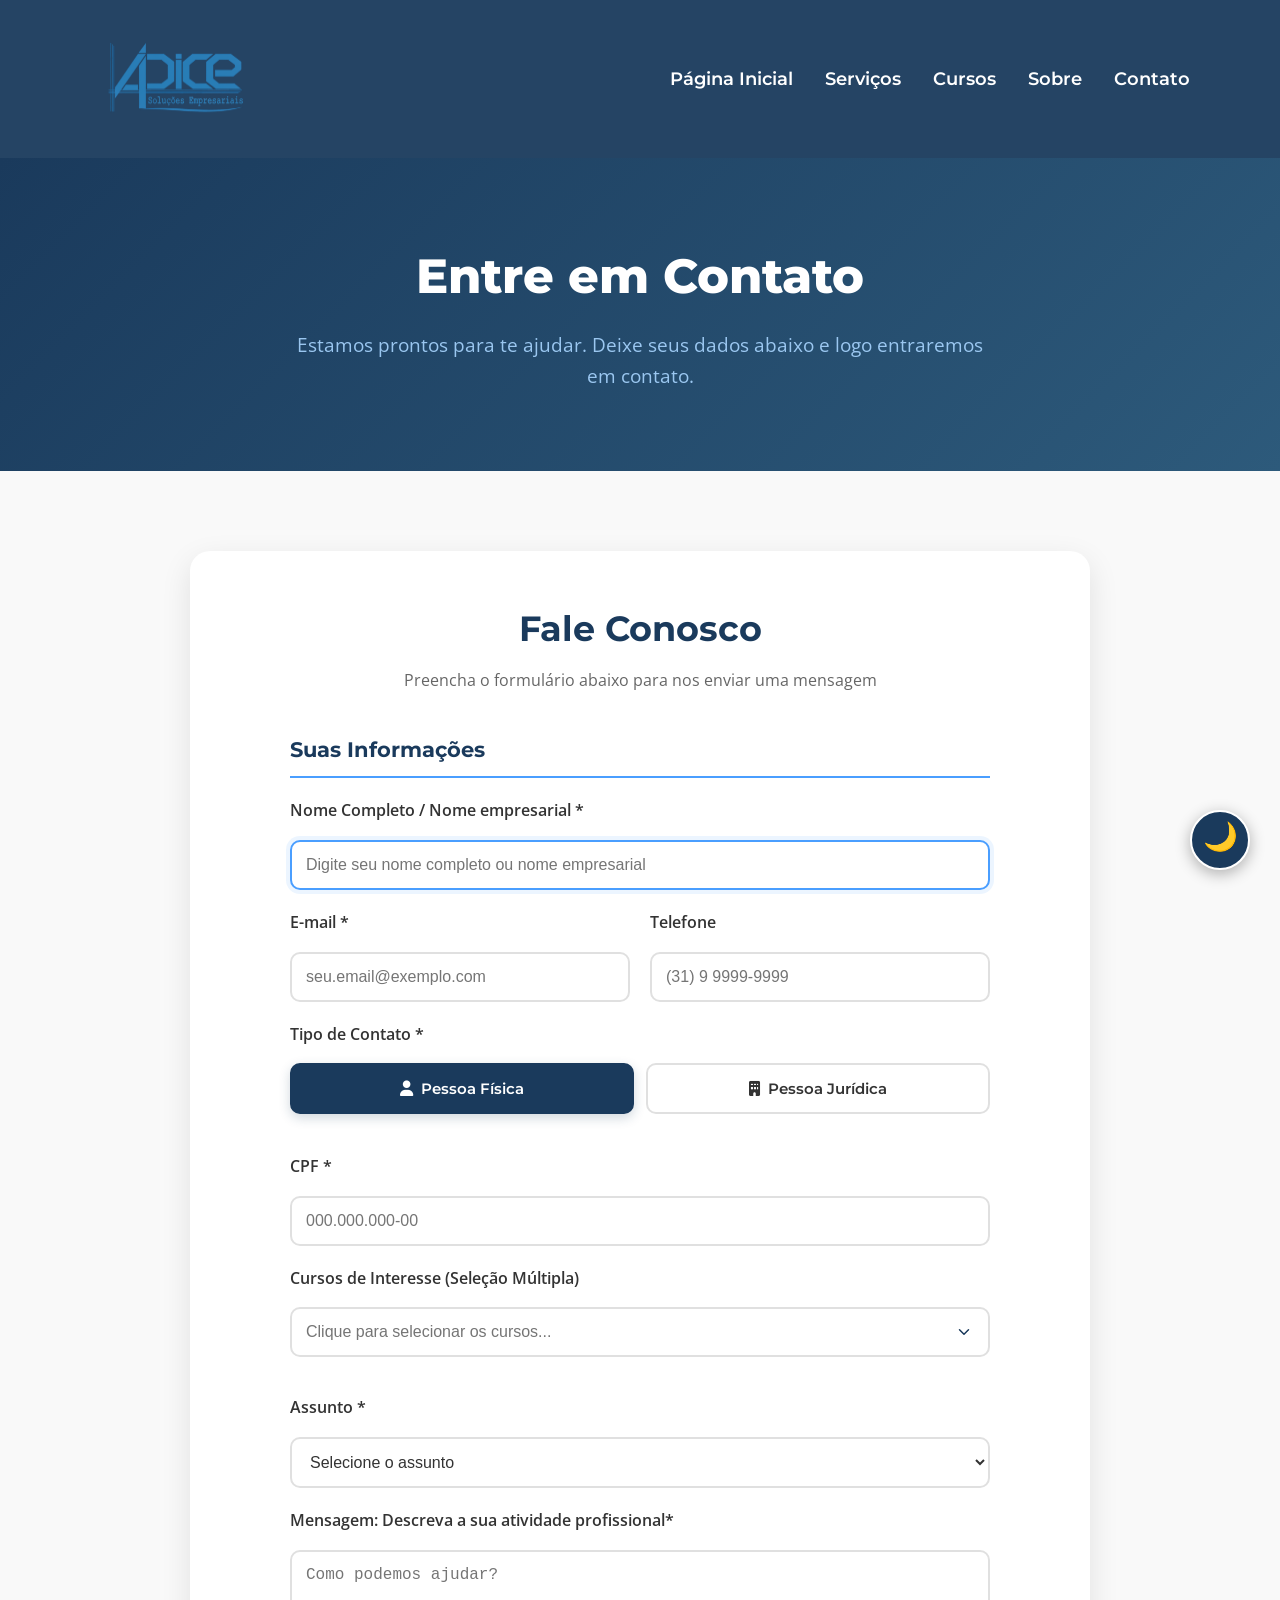
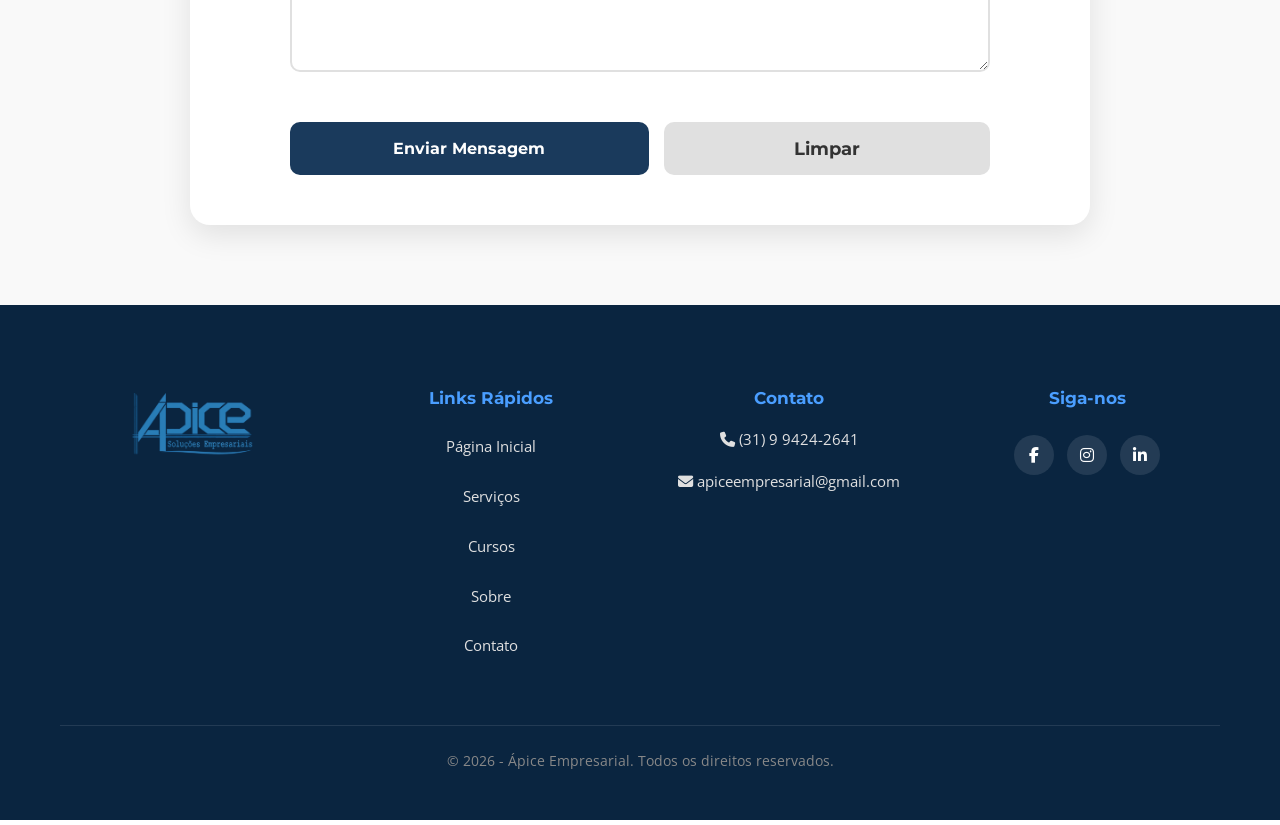
==== commit 433984ce: "1.0" ====
--- a/Apice-Empresarial/contato.html
+++ b/Apice-Empresarial/contato.html
@@ -257,7 +257,7 @@
                 <div class="footer-column">
                     <h3>Contato</h3>
                     <div class="footer-contact">
-                        <span><i class="fas fa-phone" aria-hidden="true"></i> (31) 9 8014-2641</span>
+                        <span><i class="fas fa-phone" aria-hidden="true"></i> (31) 9 9424-2641</span>
                         <span><i class="fas fa-envelope" aria-hidden="true"></i> apiceempresarial@gmail.com</span>
                     </div>
                 </div>
